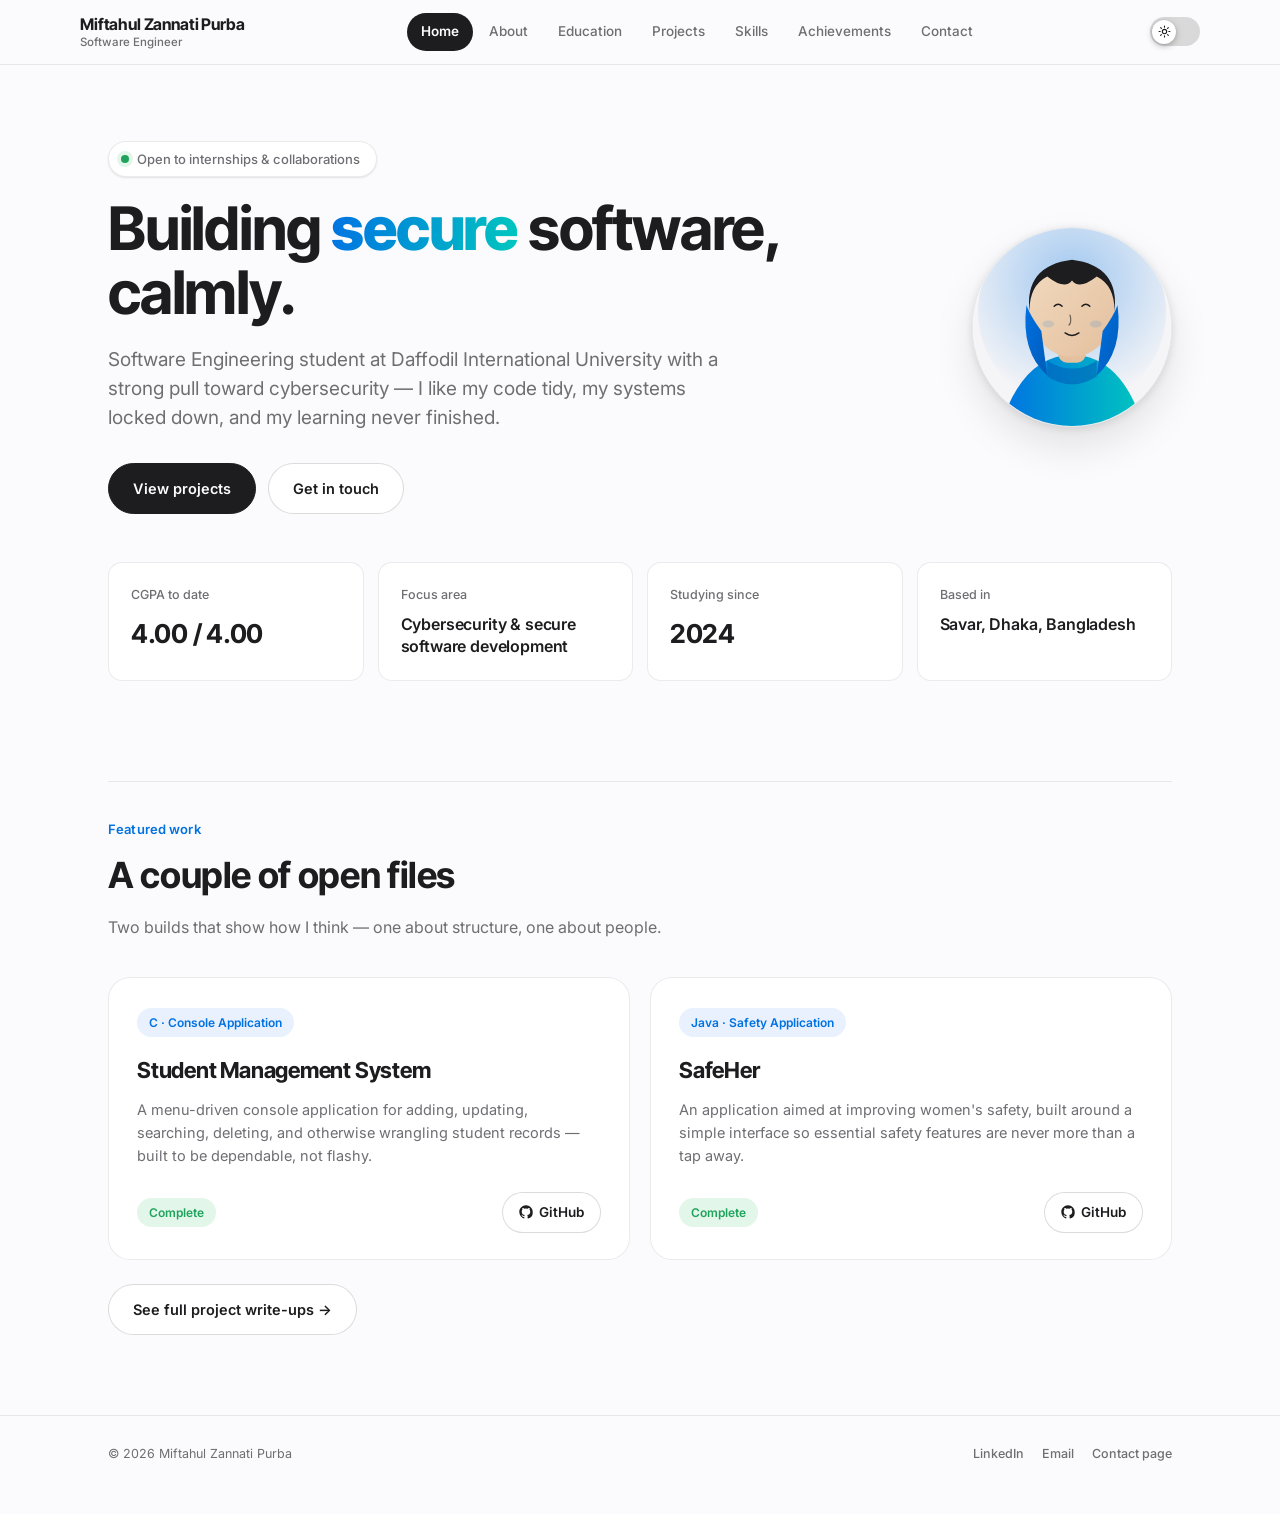
==== index.html @ 35445636 "Add files via upload" ====
<!doctype html>
<html lang="en">
<head>
<meta charset="UTF-8" />
<meta name="viewport" content="width=device-width, initial-scale=1.0" />
<title>Miftahul Zannati Purba — Software Engineer</title>
<meta name="description" content="Software Engineering student building secure software with care and precision." />
<link rel="icon" href="assets/images/favicon.svg" type="image/svg+xml" />
<link rel="stylesheet" href="assets/css/style.css" />
</head>
<body>

<header class="topbar">
  <div class="wrap topbar-inner">
    <div class="brand">
      <strong>Miftahul Zannati Purba</strong>
      <span>Software Engineer</span>
    </div>
    <nav aria-label="Primary">
      <ul class="tabs">
        <li><a href="index.html">Home</a></li>
        <li><a href="about.html">About</a></li>
        <li><a href="education.html">Education</a></li>
        <li><a href="projects.html">Projects</a></li>
        <li><a href="skills.html">Skills</a></li>
        <li><a href="achievements.html">Achievements</a></li>
        <li><a href="contact.html">Contact</a></li>
      </ul>
    </nav>
    <button class="toggle" data-theme-toggle role="switch" aria-checked="false">
      <span class="knob">
        <svg viewBox="0 0 24 24" fill="none" stroke-width="2" stroke-linecap="round" stroke-linejoin="round">
          <circle cx="12" cy="12" r="4"></circle>
          <path d="M12 2v2M12 20v2M4.9 4.9l1.4 1.4M17.7 17.7l1.4 1.4M2 12h2M20 12h2M4.9 19.1l1.4-1.4M17.7 6.3l1.4-1.4"></path>
        </svg>
      </span>
    </button>
  </div>
</header>

<main class="wrap">

  <section class="hero">
    <div class="hero-grid">
      <div>
        <span class="status-pill reveal"><span class="dot"></span>Open to internships &amp; collaborations</span>
        <h1 class="display reveal reveal-1" style="margin-top:20px;">Building <em>secure</em> software, calmly.</h1>
        <p class="tagline reveal reveal-2">Software Engineering student at Daffodil International University with a strong pull toward cybersecurity — I like my code tidy, my systems locked down, and my learning never finished.</p>
        <div class="hero-actions reveal reveal-3">
          <a class="btn btn-primary" href="projects.html">View projects</a>
          <a class="btn btn-ghost" href="contact.html">Get in touch</a>
        </div>
      </div>
      <div class="reveal reveal-2" style="display:flex; flex-direction:column; align-items:center;">
        <div class="photo-frame">
          <div class="ring"></div>
          <div class="inner">
            <img src="assets/images/profile.svg" alt="Illustrated portrait placeholder of Miftahul Zannati Purba" />
          </div>
        </div>
      </div>
    </div>

    <div class="card-row">
      <div class="index-card reveal reveal-1">
        <span class="label">CGPA to date</span>
        <p class="value">4.00 / 4.00</p>
      </div>
      <div class="index-card reveal reveal-2">
        <span class="label">Focus area</span>
        <p class="value small">Cybersecurity &amp; secure software development</p>
      </div>
      <div class="index-card reveal reveal-3">
        <span class="label">Studying since</span>
        <p class="value">2024</p>
      </div>
      <div class="index-card reveal reveal-4">
        <span class="label">Based in</span>
        <p class="value small">Savar, Dhaka, Bangladesh</p>
      </div>
    </div>
  </section>

  <hr class="rule" />

  <section>
    <div class="section-head reveal">
      <span class="tab-label">Featured work</span>
      <h2>A couple of open files</h2>
      <p>Two builds that show how I think — one about structure, one about people.</p>
    </div>
    <div class="file-grid">
      <article class="file-card reveal reveal-1">
        <span class="tag">C · Console Application</span>
        <h3>Student Management System</h3>
        <p>A menu-driven console application for adding, updating, searching, deleting, and otherwise wrangling student records — built to be dependable, not flashy.</p>
        <div class="card-footer">
          <span class="status">Complete</span>
          <a class="repo-link" href="https://github.com/Purbasha722/StudentManagementSystem" target="_blank" rel="noopener">
            <svg viewBox="0 0 24 24" fill="currentColor"><path d="M12 .5C5.65.5.5 5.65.5 12c0 5.09 3.29 9.4 7.86 10.93.58.1.79-.25.79-.56 0-.27-.01-1.16-.02-2.11-3.2.7-3.88-1.35-3.88-1.35-.52-1.34-1.28-1.7-1.28-1.7-1.05-.71.08-.7.08-.7 1.16.08 1.77 1.19 1.77 1.19 1.03 1.77 2.7 1.26 3.36.96.1-.75.4-1.26.73-1.55-2.55-.29-5.24-1.28-5.24-5.68 0-1.25.45-2.28 1.18-3.08-.12-.29-.51-1.45.11-3.03 0 0 .96-.31 3.15 1.18a10.9 10.9 0 0 1 5.73 0c2.19-1.49 3.15-1.18 3.15-1.18.62 1.58.23 2.74.11 3.03.74.8 1.18 1.83 1.18 3.08 0 4.41-2.69 5.38-5.25 5.67.41.36.78 1.07.78 2.16 0 1.56-.01 2.82-.01 3.2 0 .31.21.67.8.56A10.52 10.52 0 0 0 23.5 12C23.5 5.65 18.35.5 12 .5Z"/></svg>
            GitHub
          </a>
        </div>
      </article>
      <article class="file-card reveal reveal-2">
        <span class="tag">Java · Safety Application</span>
        <h3>SafeHer</h3>
        <p>An application aimed at improving women's safety, built around a simple interface so essential safety features are never more than a tap away.</p>
        <div class="card-footer">
          <span class="status">Complete</span>
          <a class="repo-link" href="https://github.com/Purbasha722/SafeHer" target="_blank" rel="noopener">
            <svg viewBox="0 0 24 24" fill="currentColor"><path d="M12 .5C5.65.5.5 5.65.5 12c0 5.09 3.29 9.4 7.86 10.93.58.1.79-.25.79-.56 0-.27-.01-1.16-.02-2.11-3.2.7-3.88-1.35-3.88-1.35-.52-1.34-1.28-1.7-1.28-1.7-1.05-.71.08-.7.08-.7 1.16.08 1.77 1.19 1.77 1.19 1.03 1.77 2.7 1.26 3.36.96.1-.75.4-1.26.73-1.55-2.55-.29-5.24-1.28-5.24-5.68 0-1.25.45-2.28 1.18-3.08-.12-.29-.51-1.45.11-3.03 0 0 .96-.31 3.15 1.18a10.9 10.9 0 0 1 5.73 0c2.19-1.49 3.15-1.18 3.15-1.18.62 1.58.23 2.74.11 3.03.74.8 1.18 1.83 1.18 3.08 0 4.41-2.69 5.38-5.25 5.67.41.36.78 1.07.78 2.16 0 1.56-.01 2.82-.01 3.2 0 .31.21.67.8.56A10.52 10.52 0 0 0 23.5 12C23.5 5.65 18.35.5 12 .5Z"/></svg>
            GitHub
          </a>
        </div>
      </article>
    </div>
    <p style="margin-top:24px;"><a class="btn btn-ghost" href="projects.html">See full project write-ups →</a></p>
  </section>

</main>

<footer>
  <div class="wrap" style="display:flex; justify-content:space-between; width:100%; flex-wrap:wrap; gap:12px;">
    <span>© 2026 Miftahul Zannati Purba</span>
    <span class="links">
      <a href="https://www.linkedin.com/in/miftahul-purba-482bb6333" target="_blank" rel="noopener">LinkedIn</a>
      <a href="mailto:zannatimiftahul@gmail.com">Email</a>
      <a href="contact.html">Contact page</a>
    </span>
  </div>
</footer>

<script src="assets/js/main.js"></script>
</body>
</html>
---- assets/css/style.css ----
/* =========================================================
   MIFTAHUL ZANNATI PURBA — PORTFOLIO
   Clean, precise, product-page inspired visual system.
   ========================================================= */

@import url('https://fonts.googleapis.com/css2?family=Inter:wght@400;500;600;700;800&family=Inter+Tight:wght@500;600;700;800&display=swap');

:root{
  /* ---- light ---- */
  --bg:            #FBFBFD;
  --bg-alt:        #F5F5F7;
  --surface:       #FFFFFF;
  --ink:           #1D1D1F;
  --ink-soft:      #6E6E73;
  --line:          rgba(0,0,0,.08);
  --line-strong:   rgba(0,0,0,.14);
  --accent:        #0071E3;
  --accent-2:      #00C7BE;
  --accent-soft:   #E8F1FD;
  --accent-ink:    #FFFFFF;
  --good:          #1FA35C;
  --good-soft:     #E3F6EA;
  --shadow:        rgba(0,0,0,.10);
  --shadow-strong: rgba(0,0,0,.16);

  --font-display: 'Inter Tight', -apple-system, BlinkMacSystemFont, 'SF Pro Display', 'Segoe UI', Helvetica, Arial, sans-serif;
  --font-body: 'Inter', -apple-system, BlinkMacSystemFont, 'SF Pro Text', 'Segoe UI', Helvetica, Arial, sans-serif;
  --font-mono: ui-monospace, 'SF Mono', 'Menlo', 'Consolas', monospace;

  --radius-lg: 22px;
  --radius-md: 14px;
  --radius-sm: 10px;

  color-scheme: light;
}

html.dark{
  /* ---- dark ---- */
  --bg:            #000000;
  --bg-alt:        #1D1D1F;
  --surface:       #1C1C1E;
  --ink:           #F5F5F7;
  --ink-soft:      #98989D;
  --line:          rgba(255,255,255,.11);
  --line-strong:   rgba(255,255,255,.18);
  --accent:        #2997FF;
  --accent-2:      #33E0D5;
  --accent-soft:   rgba(41,151,255,.14);
  --accent-ink:    #FFFFFF;
  --good:          #33D072;
  --good-soft:     rgba(51,208,114,.14);
  --shadow:        rgba(0,0,0,.35);
  --shadow-strong: rgba(0,0,0,.55);
  color-scheme: dark;
}

*,*::before,*::after{ box-sizing:border-box; }
html{ scroll-behavior:smooth; }

body{
  margin:0;
  background:var(--bg);
  color:var(--ink);
  font-family:var(--font-body);
  font-size:16px;
  line-height:1.6;
  transition:background-color .4s ease, color .4s ease;
  -webkit-font-smoothing:antialiased;
  -moz-osx-font-smoothing:grayscale;
  opacity:0;
}
body.ready{
  opacity:1;
  transition:opacity .5s ease, background-color .4s ease, color .4s ease;
}

a{ color:inherit; text-decoration:none; }
img{ max-width:100%; display:block; }
::selection{ background:var(--accent); color:#fff; }

.wrap{
  max-width:1120px;
  margin:0 auto;
  padding:0 28px;
}

/* ---------------------------------------------------------
   Reveal-on-scroll
   --------------------------------------------------------- */
.reveal{
  opacity:0;
  transform:translateY(16px);
  transition:opacity .7s cubic-bezier(.16,1,.3,1), transform .7s cubic-bezier(.16,1,.3,1);
}
.reveal.in{ opacity:1; transform:translateY(0); }
.reveal-1{ transition-delay:.05s; }
.reveal-2{ transition-delay:.13s; }
.reveal-3{ transition-delay:.21s; }
.reveal-4{ transition-delay:.29s; }

/* ---------------------------------------------------------
   Top bar — frosted glass nav
   --------------------------------------------------------- */
.topbar{
  position:sticky; top:0; z-index:50;
  background:color-mix(in srgb, var(--bg) 72%, transparent);
  border-bottom:1px solid var(--line);
  backdrop-filter:saturate(180%) blur(20px);
  -webkit-backdrop-filter:saturate(180%) blur(20px);
}
.topbar-inner{
  display:flex; align-items:center; justify-content:space-between;
  gap:20px; padding:13px 0;
}
.brand{
  display:flex; flex-direction:column; gap:1px;
  line-height:1.25;
}
.brand strong{
  font-family:var(--font-display);
  font-size:16px;
  font-weight:700;
  letter-spacing:-.01em;
  color:var(--ink);
}
.brand span{
  font-size:11.5px;
  color:var(--ink-soft);
  font-weight:500;
}

.tabs{
  display:flex; align-items:center; gap:2px;
  list-style:none; margin:0; padding:0;
  flex-wrap:wrap;
}
.tabs a{
  display:inline-block;
  font-size:13.5px;
  font-weight:500;
  padding:8px 14px;
  border-radius:999px;
  color:var(--ink-soft);
  transition:background .2s ease, color .2s ease;
}
.tabs a:hover{ color:var(--ink); background:var(--bg-alt); }
.tabs a.active{
  background:var(--ink);
  color:var(--bg);
  font-weight:600;
}
html.dark .tabs a.active{ background:var(--ink); color:#000; }

/* theme toggle — iOS-style switch */
.toggle{
  --w:50px; --h:29px;
  width:var(--w); height:var(--h);
  border-radius:999px;
  border:none;
  background:var(--line-strong);
  position:relative;
  cursor:pointer;
  flex:0 0 auto;
  transition:background .25s ease;
}
.toggle[aria-checked="true"]{ background:var(--good); }
.toggle .knob{
  position:absolute; top:2.5px; left:2.5px;
  width:24px; height:24px; border-radius:50%;
  background:#fff;
  display:flex; align-items:center; justify-content:center;
  transition:transform .32s cubic-bezier(.65,0,.35,1);
  font-size:12px;
  box-shadow:0 2px 6px rgba(0,0,0,.28), 0 0 0 .5px rgba(0,0,0,.06);
}
html.dark .toggle .knob{ transform:translateX(21px); }
.toggle .knob svg{ width:13px; height:13px; stroke:var(--ink); }

/* ---------------------------------------------------------
   Status pill (signature micro-element)
   --------------------------------------------------------- */
.status-pill{
  display:inline-flex; align-items:center; gap:8px;
  font-size:13px;
  font-weight:500;
  color:var(--ink-soft);
  background:var(--surface);
  border:1px solid var(--line);
  border-radius:999px;
  padding:7px 16px 7px 12px;
  box-shadow:0 1px 2px var(--shadow);
}
.status-pill .dot{
  width:8px; height:8px; border-radius:50%;
  background:var(--good);
  box-shadow:0 0 0 4px var(--good-soft);
  flex:0 0 auto;
}

/* ---------------------------------------------------------
   Profile photo
   --------------------------------------------------------- */
.photo-frame{
  position:relative;
  width:200px; height:200px;
  flex:0 0 auto;
  margin:0 auto;
}
.photo-frame .ring{
  position:absolute; inset:-14px;
  border-radius:50%;
  background:radial-gradient(closest-side, color-mix(in srgb, var(--accent) 22%, transparent), transparent 72%);
}
.photo-frame .inner{
  position:absolute; inset:0;
  border-radius:50%;
  overflow:hidden;
  background:var(--surface);
  border:1px solid var(--line);
  box-shadow:0 20px 40px var(--shadow), 0 2px 8px var(--shadow);
  transition:transform .4s cubic-bezier(.16,1,.3,1);
}
.photo-frame:hover .inner{ transform:translateY(-4px); }
.photo-frame img{ width:100%; height:100%; object-fit:cover; }
.photo-frame .tape{ display:none; }

/* ---------------------------------------------------------
   Hero
   --------------------------------------------------------- */
.hero{ padding:76px 0 44px; }
.eyebrow{
  font-size:13.5px;
  font-weight:600;
  letter-spacing:.01em;
  color:var(--accent);
  display:block;
  margin-bottom:16px;
}
.hero-grid{
  display:grid;
  grid-template-columns:1fr auto;
  gap:48px;
  align-items:center;
}
h1.display{
  font-family:var(--font-display);
  font-weight:700;
  font-size:clamp(38px, 5.6vw, 60px);
  line-height:1.06;
  margin:0 0 20px;
  letter-spacing:-.02em;
}
h1.display em{
  font-style:normal;
  font-weight:800;
  color:var(--accent);
  background:linear-gradient(100deg, var(--accent), var(--accent-2));
  -webkit-background-clip:text;
  background-clip:text;
  color:transparent;
}
.tagline{
  font-family:var(--font-body);
  font-weight:400;
  font-size:19px;
  line-height:1.55;
  color:var(--ink-soft);
  max-width:52ch;
  margin:0 0 30px;
}
.hero-actions{ display:flex; gap:12px; flex-wrap:wrap; margin-top:8px; align-items:center; }

.btn{
  font-family:var(--font-body);
  font-size:14.5px;
  font-weight:600;
  padding:13px 24px;
  border-radius:999px;
  border:1px solid var(--line-strong);
  display:inline-flex; align-items:center; gap:8px;
  transition:transform .18s cubic-bezier(.16,1,.3,1), background .2s ease, color .2s ease, box-shadow .2s ease, border-color .2s ease;
}
.btn-primary{
  background:var(--ink);
  color:var(--bg);
  border-color:var(--ink);
}
html.dark .btn-primary{ color:#000; }
.btn-primary:hover{ transform:translateY(-2px); box-shadow:0 12px 24px var(--shadow-strong); }
.btn-ghost{ background:var(--surface); color:var(--ink); }
.btn-ghost:hover{ transform:translateY(-2px); border-color:var(--accent); color:var(--accent); }
.btn-small{ padding:9px 16px; font-size:13px; }

/* ---------------------------------------------------------
   Stat strip
   --------------------------------------------------------- */
.card-row{
  display:grid;
  grid-template-columns:repeat(auto-fit,minmax(190px,1fr));
  gap:14px;
  margin:48px 0;
}
.index-card{
  background:var(--surface);
  border:1px solid var(--line);
  border-radius:var(--radius-md);
  padding:22px 22px;
  position:relative;
  transition:transform .25s cubic-bezier(.16,1,.3,1), box-shadow .25s ease, border-color .25s ease;
}
.index-card:hover{
  transform:translateY(-4px);
  box-shadow:0 16px 32px var(--shadow);
  border-color:var(--line-strong);
}
.index-card::before{ display:none; }
.index-card .label{
  font-size:12.5px;
  font-weight:500;
  color:var(--ink-soft);
  display:block;
  margin:0 0 8px;
}
.index-card .value{
  font-family:var(--font-display);
  font-size:26px;
  font-weight:700;
  letter-spacing:-.01em;
  margin:0;
}
.index-card .value.small{ font-size:16px; font-weight:600; font-family:var(--font-body); line-height:1.4; }

/* ---------------------------------------------------------
   Section scaffolding
   --------------------------------------------------------- */
section{ padding:26px 0 64px; }
.section-head{ margin-bottom:36px; max-width:640px; }
.section-head h2{
  font-family:var(--font-display);
  font-size:clamp(26px,3.2vw,36px);
  font-weight:700;
  letter-spacing:-.01em;
  margin:6px 0 10px;
}
.section-head p{ color:var(--ink-soft); max-width:60ch; margin:0; font-size:16px; }
.tab-label{
  font-size:13px;
  font-weight:600;
  letter-spacing:.01em;
  color:var(--accent);
}

hr.rule{
  border:none; border-top:1px solid var(--line);
  margin:8px 0 8px;
}

/* ---------------------------------------------------------
   Project / file cards
   --------------------------------------------------------- */
.file-grid{
  display:grid;
  grid-template-columns:repeat(auto-fit,minmax(300px,1fr));
  gap:20px;
}
.file-card{
  background:var(--surface);
  border:1px solid var(--line);
  border-radius:var(--radius-lg);
  padding:30px 28px 26px;
  position:relative;
  overflow:hidden;
  display:flex;
  flex-direction:column;
  transition:transform .3s cubic-bezier(.16,1,.3,1), box-shadow .3s ease, border-color .3s ease;
}
.file-card:hover{
  transform:translateY(-6px);
  box-shadow:0 24px 48px var(--shadow);
  border-color:var(--line-strong);
}
.file-card::before{ display:none; }
.file-card .tag{
  font-size:12px;
  font-weight:600;
  color:var(--accent);
  background:var(--accent-soft);
  border-radius:999px;
  padding:5px 12px;
  display:inline-block;
  margin-bottom:16px;
  align-self:flex-start;
}
.file-card h3{
  font-family:var(--font-display);
  font-size:22px;
  font-weight:700;
  letter-spacing:-.01em;
  margin:0 0 10px;
}
.file-card p{ color:var(--ink-soft); margin:0 0 18px; font-size:14.5px; line-height:1.6; }
.file-card .card-footer{
  margin-top:auto;
  display:flex; align-items:center; justify-content:space-between; gap:12px;
  flex-wrap:wrap;
  padding-top:6px;
}
.file-card .status{
  font-size:12px;
  font-weight:600;
  color:var(--good);
  background:var(--good-soft);
  border-radius:999px;
  padding:5px 12px;
  display:inline-flex;
}
.repo-link{
  display:inline-flex; align-items:center; gap:6px;
  font-size:13.5px; font-weight:600;
  color:var(--ink);
  padding:9px 16px;
  border-radius:999px;
  border:1px solid var(--line-strong);
  background:var(--surface);
  transition:transform .18s ease, background .2s ease, border-color .2s ease, color .2s ease;
}
.repo-link:hover{ transform:translateY(-2px); background:var(--ink); color:var(--bg); border-color:var(--ink); }
html.dark .repo-link:hover{ color:#000; }
.repo-link svg{ width:14px; height:14px; }

.chips{ display:flex; flex-wrap:wrap; gap:8px; margin:0 0 18px; }
.chip{
  font-size:12.5px;
  font-weight:500;
  padding:6px 13px;
  border:1px solid var(--line);
  background:var(--bg-alt);
  border-radius:999px;
  color:var(--ink-soft);
  transition:background .2s ease, color .2s ease, border-color .2s ease;
}
.chip:hover{ background:var(--accent-soft); color:var(--accent); border-color:transparent; }

/* ---------------------------------------------------------
   Timeline (education)
   --------------------------------------------------------- */
.timeline{ position:relative; padding-left:30px; }
.timeline::before{
  content:'';
  position:absolute; left:5px; top:6px; bottom:6px;
  width:2px; background:var(--line);
}
.tl-item{ position:relative; padding-bottom:44px; }
.tl-item:last-child{ padding-bottom:0; }
.tl-item::before{
  content:'';
  position:absolute; left:-30px; top:4px;
  width:12px; height:12px; border-radius:50%;
  background:var(--accent);
  border:3px solid var(--bg);
  box-shadow:0 0 0 1px var(--line-strong);
  transition:transform .2s ease;
}
.tl-item:hover::before{ transform:scale(1.3); }
.tl-year{
  font-size:12.5px;
  font-weight:600;
  color:var(--accent);
  display:block;
  margin-bottom:6px;
}
.tl-item h3{ font-family:var(--font-display); font-size:21px; font-weight:700; letter-spacing:-.01em; margin:0 0 4px; }
.tl-item .place{ color:var(--ink-soft); font-size:14.5px; margin:0 0 12px; }
.tl-item .meta{ display:flex; gap:10px; flex-wrap:wrap; }

/* ---------------------------------------------------------
   Skills
   --------------------------------------------------------- */
.skill-group{ margin-bottom:8px; }
.skill-group h3{
  font-size:12.5px; font-weight:600; letter-spacing:.02em; text-transform:uppercase;
  color:var(--ink-soft); margin:0 0 18px;
}
.skill-list{ display:flex; flex-direction:column; gap:16px; }
.skill-item .top{ display:flex; justify-content:space-between; font-size:14.5px; font-weight:500; margin-bottom:8px; }
.skill-item .top span:last-child{ font-size:12.5px; color:var(--ink-soft); font-weight:500; }
.meter{ height:6px; border-radius:999px; background:var(--bg-alt); overflow:hidden; }
.meter i{
  display:block; height:100%;
  background:linear-gradient(90deg, var(--accent), var(--accent-2));
  border-radius:999px; transform-origin:left;
  transition:width 1.1s cubic-bezier(.16,1,.3,1);
}

.soft-grid{
  display:grid; grid-template-columns:repeat(auto-fit,minmax(150px,1fr)); gap:12px;
}
.soft-card{
  border:1px solid var(--line); border-radius:var(--radius-sm); padding:18px;
  background:var(--surface); text-align:center; font-size:14px; font-weight:500;
  transition:transform .2s cubic-bezier(.16,1,.3,1), border-color .2s ease, color .2s ease, box-shadow .2s ease;
}
.soft-card:hover{ transform:translateY(-3px); border-color:var(--line-strong); box-shadow:0 12px 24px var(--shadow); color:var(--accent); }

/* ---------------------------------------------------------
   Achievements
   --------------------------------------------------------- */
.medal{
  width:42px; height:42px; border-radius:50%;
  background:var(--accent-soft); color:var(--accent);
  display:flex; align-items:center; justify-content:center;
  font-size:13px; font-weight:700;
  flex:0 0 auto;
  transition:transform .2s ease;
}
.ach-item{ display:flex; gap:18px; align-items:flex-start; padding:20px 4px; border-bottom:1px solid var(--line); transition:padding-left .2s ease, background .2s ease; border-radius:var(--radius-sm); }
.ach-item:hover{ padding-left:10px; background:var(--bg-alt); }
.ach-item:hover .medal{ transform:scale(1.08); }
.ach-item:last-child{ border-bottom:none; }
.ach-item h3{ font-family:var(--font-display); font-size:17px; font-weight:700; letter-spacing:-.01em; margin:0 0 4px; }
.ach-item p{ margin:0; color:var(--ink-soft); font-size:14px; }

/* ---------------------------------------------------------
   Contact
   --------------------------------------------------------- */
.contact-grid{
  display:grid; grid-template-columns:1fr 1fr; gap:20px;
}
.contact-list{ list-style:none; padding:0; margin:0; display:flex; flex-direction:column; gap:12px; }
.contact-list li{
  display:flex; align-items:center; gap:14px;
  padding:18px 20px;
  background:var(--surface); border:1px solid var(--line); border-radius:var(--radius-md);
  transition:transform .2s cubic-bezier(.16,1,.3,1), border-color .2s ease, box-shadow .2s ease;
}
.contact-list li:hover{ transform:translateX(4px); border-color:var(--line-strong); box-shadow:0 10px 24px var(--shadow); }
.contact-list .k{
  font-size:11.5px; font-weight:600; letter-spacing:.02em;
  text-transform:uppercase; color:var(--ink-soft); display:block; margin-bottom:2px;
}
.contact-list .v{ font-size:15px; font-weight:600; }
.contact-list a.v:hover{ color:var(--accent); }

.envelope{
  border:1px solid var(--line);
  border-radius:var(--radius-lg);
  background:var(--surface);
  padding:28px;
}
.envelope h3{ font-family:var(--font-display); font-size:20px; font-weight:700; letter-spacing:-.01em; margin:0 0 6px; }
.envelope p{ color:var(--ink-soft); font-size:14px; margin:0 0 20px; }
.form-row{ margin-bottom:14px; display:flex; flex-direction:column; gap:7px; }
.form-row label{ font-size:12.5px; font-weight:600; color:var(--ink-soft); }
.form-row input, .form-row textarea{
  font-family:var(--font-body); font-size:14.5px;
  background:var(--bg-alt); color:var(--ink);
  border:1px solid transparent; border-radius:var(--radius-sm); padding:12px 14px;
  resize:vertical;
  transition:border-color .2s ease, background .2s ease;
}
.form-row input::placeholder, .form-row textarea::placeholder{ color:var(--ink-soft); opacity:.7; }
.form-row input:focus, .form-row textarea:focus{ outline:none; border-color:var(--accent); background:var(--surface); box-shadow:0 0 0 4px var(--accent-soft); }

/* ---------------------------------------------------------
   Footer
   --------------------------------------------------------- */
footer{
  border-top:1px solid var(--line);
  padding:28px 0 50px;
  font-size:12.5px;
  color:var(--ink-soft);
  display:flex; justify-content:space-between; align-items:center; gap:12px; flex-wrap:wrap;
}
footer .links{ display:flex; gap:18px; }
footer a{ font-weight:500; }
footer a:hover{ color:var(--accent); }

/* ---------------------------------------------------------
   Responsive
   --------------------------------------------------------- */
@media (max-width:760px){
  .hero-grid{ grid-template-columns:1fr; text-align:center; }
  .hero-actions{ justify-content:center; }
  .photo-frame{ margin:0 auto 8px; width:168px; height:168px; }
  .tagline{ margin-left:auto; margin-right:auto; }
  .contact-grid{ grid-template-columns:1fr; }
  .topbar-inner{ flex-wrap:wrap; }
  .tabs{ order:3; width:100%; justify-content:center; padding-top:6px; }
  section{ padding:20px 0 48px; }
  .file-card{ padding:24px 22px 22px; }
}

/* Respect reduced motion */
@media (prefers-reduced-motion: reduce){
  *{ animation-duration:0.001ms !important; transition-duration:0.001ms !important; }
}

/* Focus visibility */
a:focus-visible, button:focus-visible, .toggle:focus-visible{
  outline:2px solid var(--accent);
  outline-offset:2px;
  border-radius:6px;
}
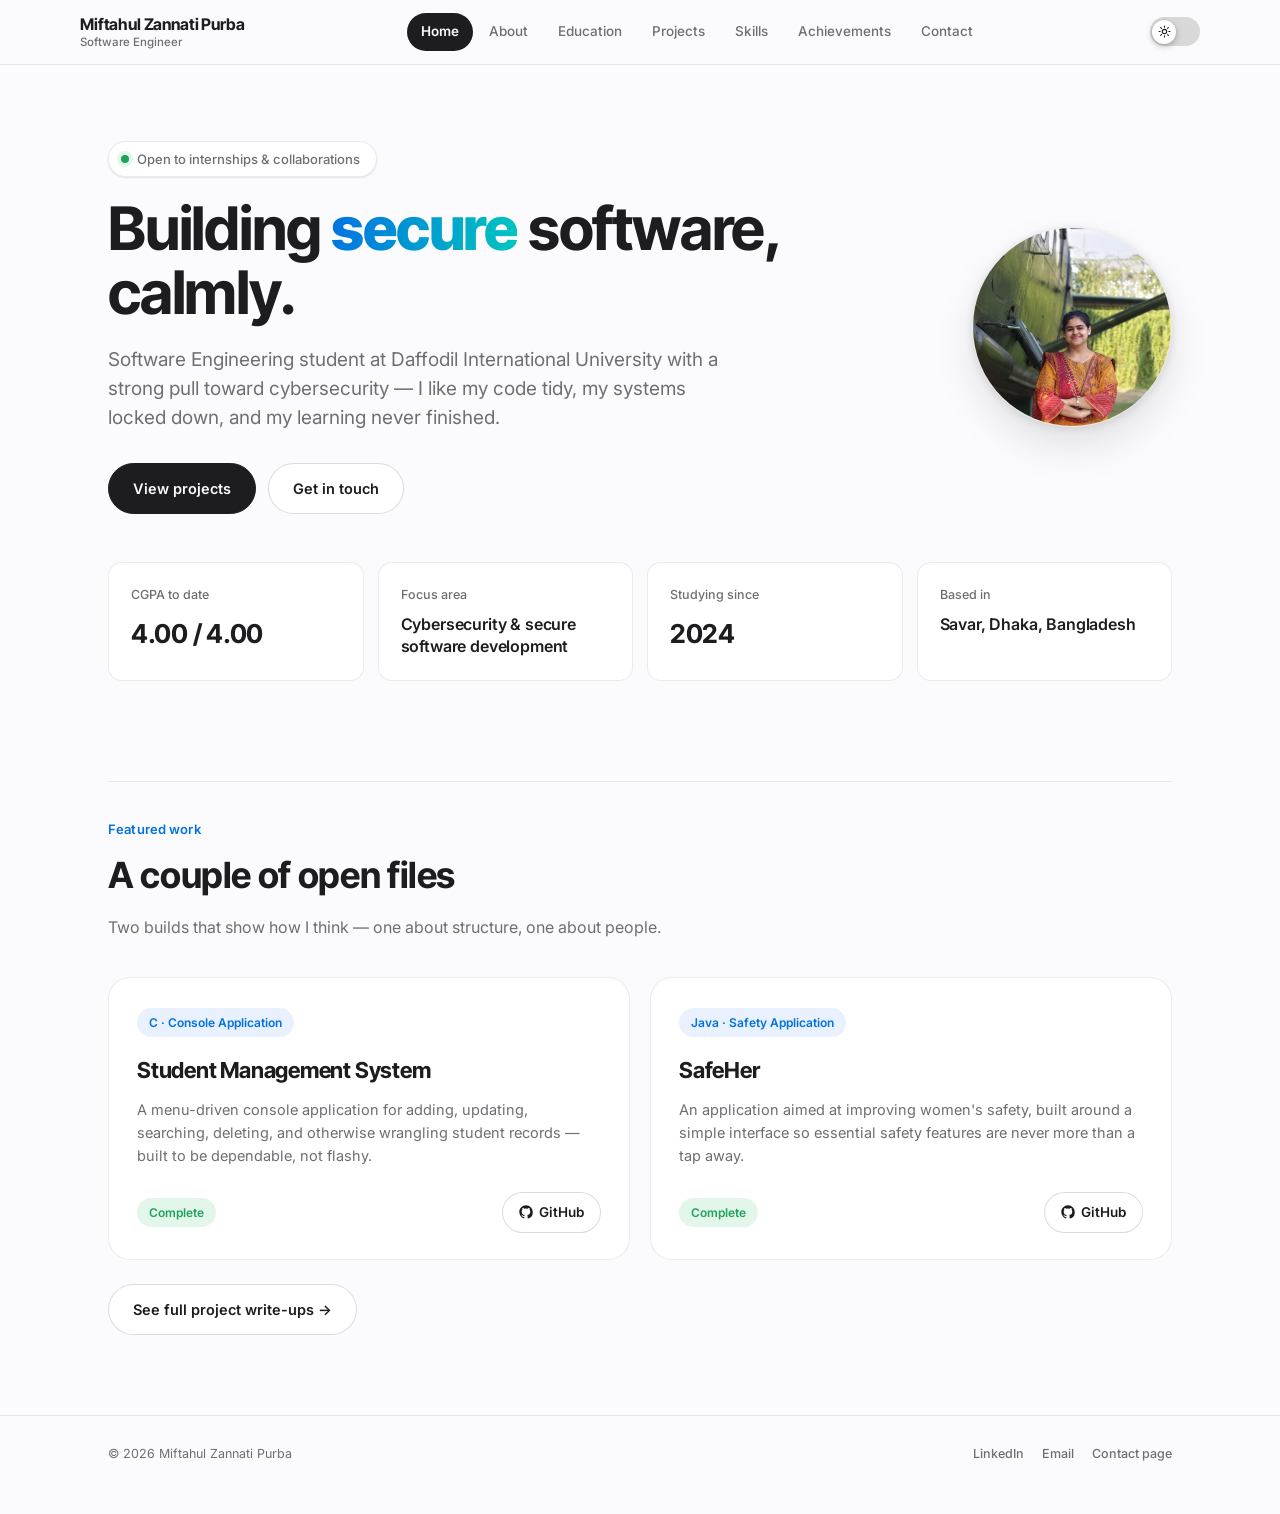
==== commit 8c6ada82: "Update index.html" ====
--- a/index.html
+++ b/index.html
@@ -55,7 +55,7 @@
         <div class="photo-frame">
           <div class="ring"></div>
           <div class="inner">
-            <img src="assets/images/profile.svg" alt="Illustrated portrait placeholder of Miftahul Zannati Purba" />
+            <img src="assets/images/profile.jpeg" alt="Illustrated portrait placeholder of Miftahul Zannati Purba" />
           </div>
         </div>
       </div>
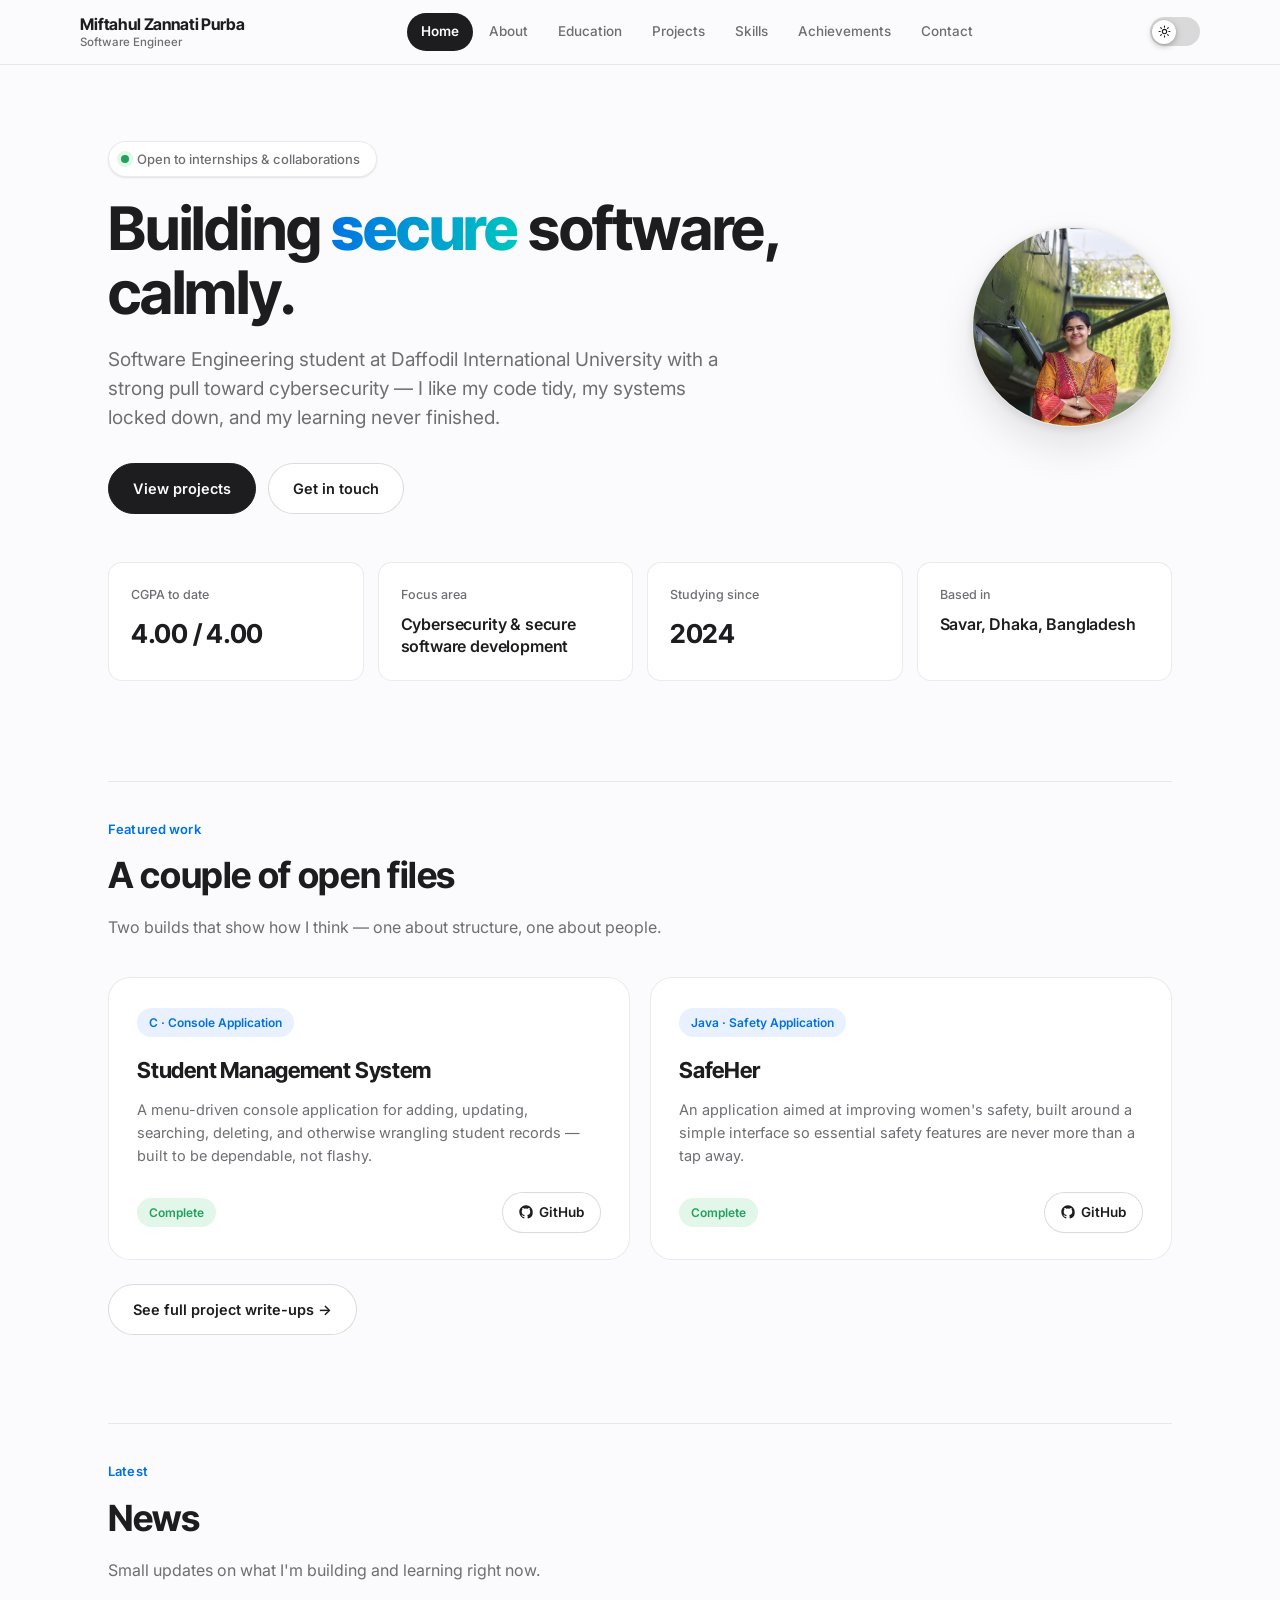
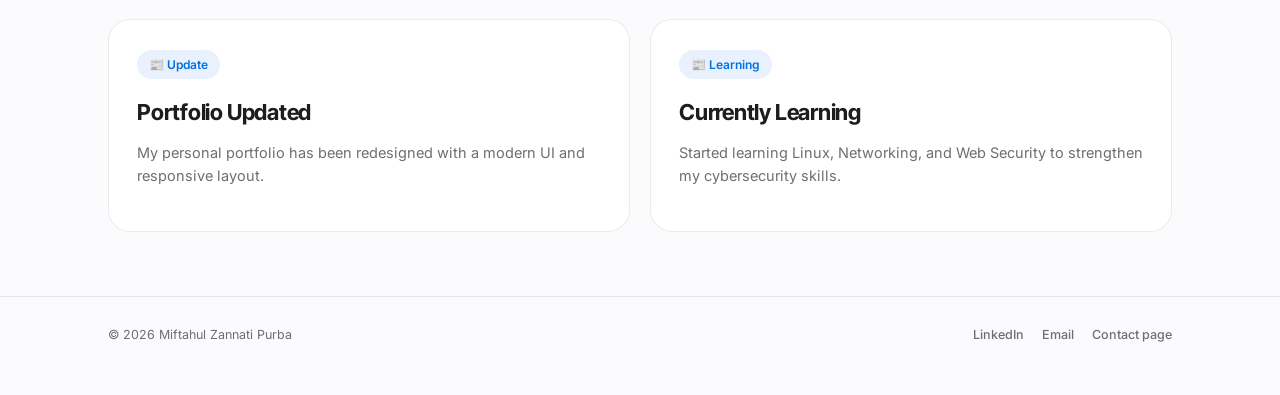
==== commit 75951ea5: "Update index.html" ====
--- a/index.html
+++ b/index.html
@@ -118,6 +118,28 @@
     <p style="margin-top:24px;"><a class="btn btn-ghost" href="projects.html">See full project write-ups →</a></p>
   </section>
 
+  <hr class="rule" />
+
+  <section>
+    <div class="section-head reveal">
+      <span class="tab-label">Latest</span>
+      <h2>News</h2>
+      <p>Small updates on what I'm building and learning right now.</p>
+    </div>
+    <div class="file-grid">
+      <article class="file-card reveal reveal-1">
+        <span class="tag">📰 Update</span>
+        <h3>Portfolio Updated</h3>
+        <p>My personal portfolio has been redesigned with a modern UI and responsive layout.</p>
+      </article>
+      <article class="file-card reveal reveal-2">
+        <span class="tag">📰 Learning</span>
+        <h3>Currently Learning</h3>
+        <p>Started learning Linux, Networking, and Web Security to strengthen my cybersecurity skills.</p>
+      </article>
+    </div>
+  </section>
+
 </main>
 
 <footer>
